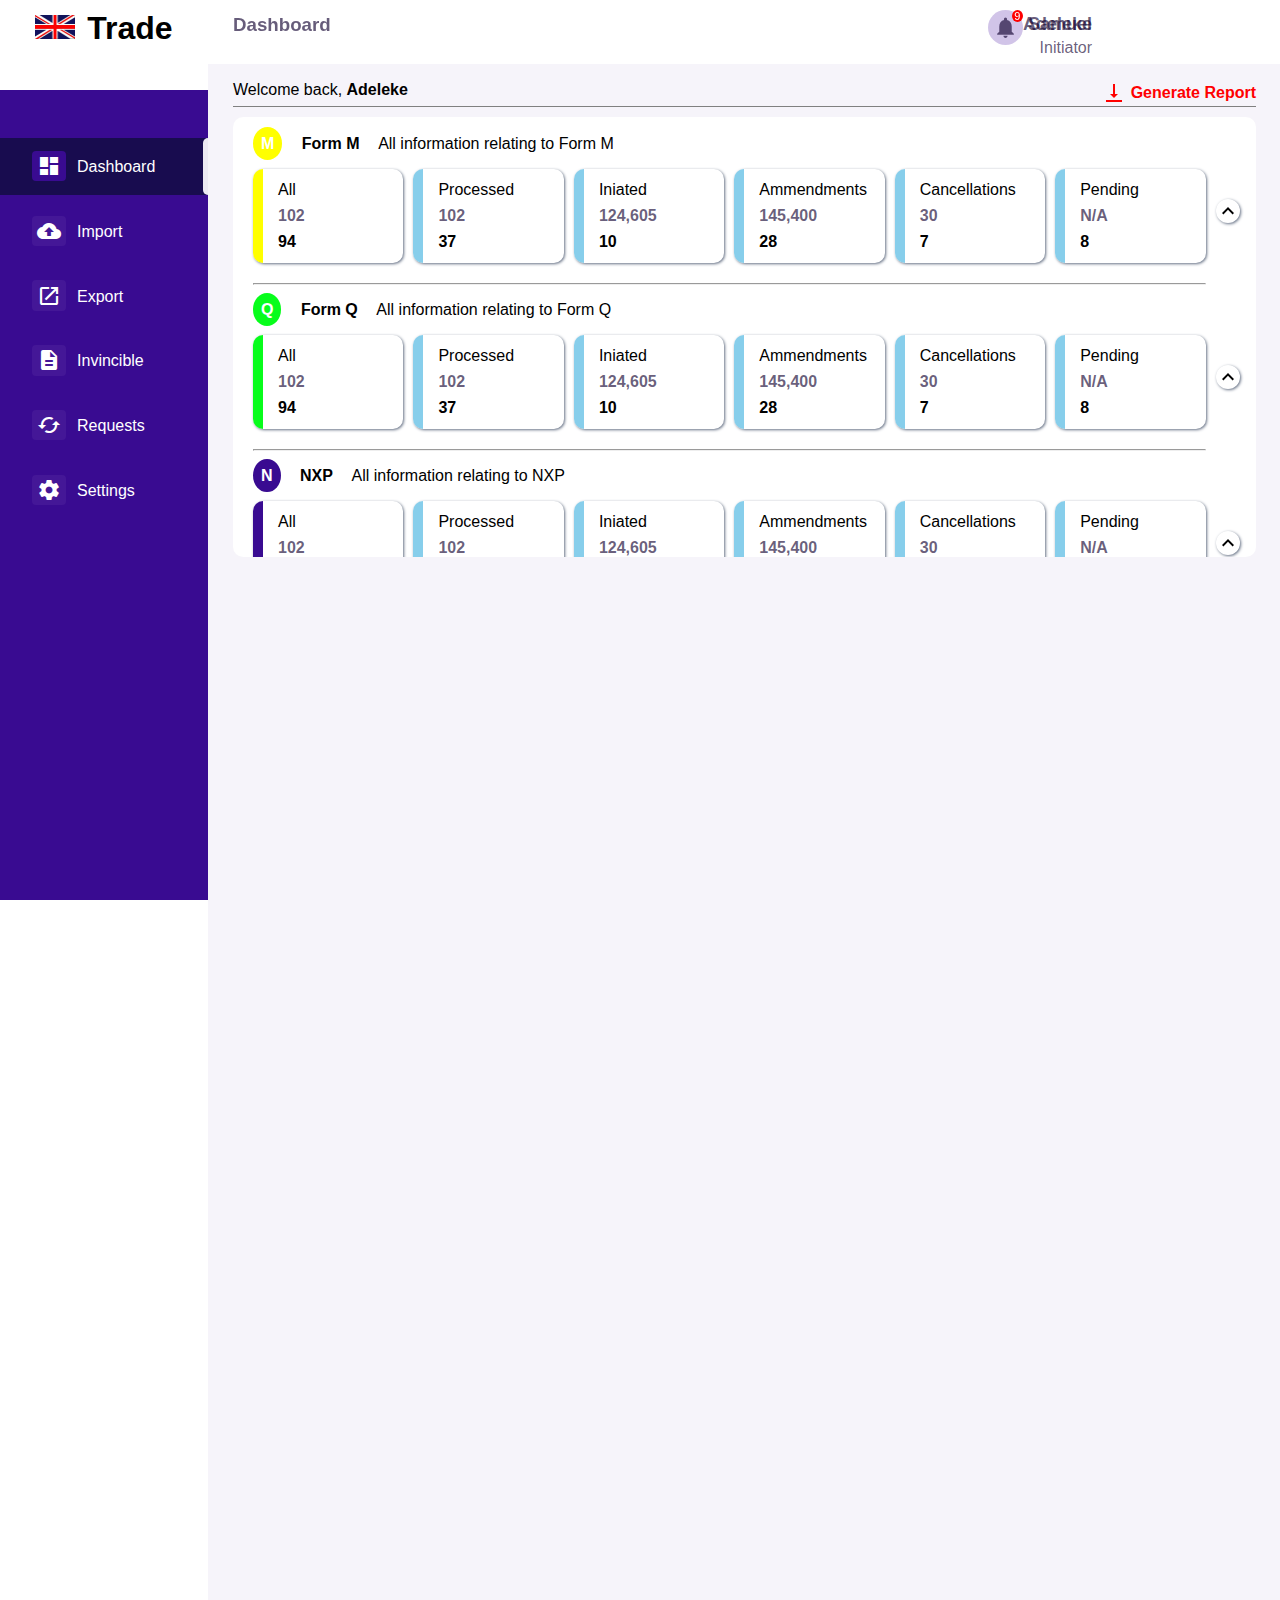
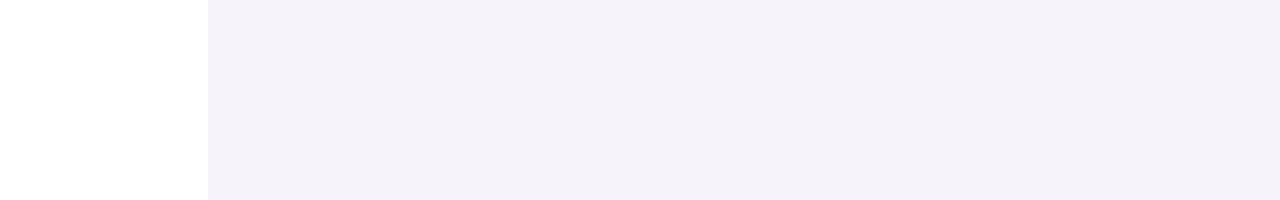
==== index.html @ e37b8c5d "dashboard" ====
<!DOCTYPE html>
<html lang="en">
<head>
    <meta name="view-transition" content="same-origin">

    <meta charset="UTF-8">
    <meta name="viewport" content="width=device-width, initial-scale=1.0">
    
    <title>Dashboard</title>
    <link rel="stylesheet" href="/css/index.css">
    <link rel="stylesheet" href="https://fonts.googleapis.com/css?family=Inter">
    
    <link rel="stylesheet" href="https://fonts.googleapis.com/icon?family=Material+Icons">
</head>
<body>
    <nav class="sidenav">
        <div>
            <img src="england.jpeg" alt="logo">
            <span>Trade</span>
        </div>
        <ul class="nav-list">
            <li class="active">
                <i class="material-icons">dashboard</i>
                <a href="index.html" aria-current="page">Dashboard</a>
            </li>
            <li>
                <i class="material-icons">backup</i>
                <a href="/html/import.html">Import</a>
            </li>
            <li>
                <i class="material-icons">launch</i>
                <a href="/html/export.html">Export</a>
            </li>
            <li>
                <i class="material-icons">description</i>
                <a href="#">Invincible</a>
            </li>
            <li>
                <i class="material-icons">cached</i>
                <a href="#">Requests</a>
            </li>
            <li>
                <i class="material-icons">settings</i>
                <a href="#">Settings</a>
            </li>
        </ul>
    </nav>

    <main>
        <header>
            <div><h3>Dashboard</h3></div>

            <div>
                <span class="notification">
                    <i class="material-icons">notifications</i>
                    <span>9</span>
                </span>
                <span class="userName">
                    <h4>Adeleke Samuel</h4>
                    <p>Initiator</p>
                </span>
                <a href="#" class="logout"><i class="material-icons">logout</i></a>
            </div>
        </header>

        <div class="main-body">
            <div class="welcome">
                <p>Welcome back, <span>Adeleke</span></p>
                <a href="#"><i class="material-icons">vertical_align_bottom</i>  Generate Report</a>
            </div>

            <div class="row">
                <div>
                    <p class="form-m"><span>M</span> <span>Form M</span> All information relating to Form M</p>
                <div id="main">
                    <div class="col-md-2 col-m">
                        <p>All</p>
                        <p>102</p>
                        <p>94</p>
                    </div>
                    <div class="col-md-2">
                        <p>Processed</p>
                        <p>102</p>
                        <p>37</p>
                    </div>
                    <div class="col-md-2">
                        <p>Iniated</p>
                        <p>124,605</p>
                        <p>10</p>
                    </div>
                    <div class="col-md-2">
                        <p>Ammendments</p>
                        <p>145,400</p>
                        <p>28</p>
                    </div>
                    <div class="col-md-2">
                        <p>Cancellations</p>
                        <p>30</p>
                        <p>7</p>
                    </div>
                    <div class="col-md-2">
                        <p>Pending</p>
                        <p>N/A</p>
                        <P>8</P>
                    </div>
                    <i class="material-icons" onclick="hideShow()">keyboard_arrow_up</i>
                    <hr>
                </div>
                </div>
                    
                <p class="form-q"><span>Q</span> <span>Form Q</span> All information relating to Form Q</p>
                <div class="col-md-2 col-q">
                    <p>All</p>
                    <p>102</p>
                    <p>94</p>
                </div>
                <div class="col-md-2">
                    <p>Processed</p>
                    <p>102</p>
                    <p>37</p>
                </div>
                <div class="col-md-2">
                    <p>Iniated</p>
                    <p>124,605</p>
                    <p>10</p>
                </div>
                <div class="col-md-2">
                    <p>Ammendments</p>
                    <p>145,400</p>
                    <p>28</p>
                </div>
                <div class="col-md-2">
                    <p>Cancellations</p>
                    <p>30</p>
                    <p>7</p>
                </div>
                <div class="col-md-2">
                    <p>Pending</p>
                    <p>N/A</p>
                    <P>8</P>
                </div>
                <i class="material-icons">keyboard_arrow_up</i>
                <br>
                <hr>

                <p class="form-n"><span>N</span> <span>NXP</span> All information relating to NXP</p>
                <div class="col-md-2 col-n">
                    <p>All</p>
                    <p>102</p>
                    <p>94</p>
                </div>
                <div class="col-md-2">
                    <p>Processed</p>
                    <p>102</p>
                    <p>37</p>
                </div>
                <div class="col-md-2">
                    <p>Iniated</p>
                    <p>124,605</p>
                    <p>10</p>
                </div>
                <div class="col-md-2">
                    <p>Ammendments</p>
                    <p>145,400</p>
                    <p>28</p>
                </div>
                <div class="col-md-2">
                    <p>Cancellations</p>
                    <p>30</p>
                    <p>7</p>
                </div>
                <div class="col-md-2">
                    <p>Pending</p>
                    <p>N/A</p>
                    <P>8</P>
                </div>
                <i class="material-icons">keyboard_arrow_up</i>
                <br>
                <hr>

                <p class="form-ng"><span>N</span> <span>NGX</span> All information relating to NGX</p>
                <div class="col-md-2 col-ng">
                    <p>All</p>
                    <p>102</p>
                    <p>94</p>
                </div>
                <div class="col-md-2">
                    <p>Processed</p>
                    <p>102</p>
                    <p>37</p>
                </div>
                <div class="col-md-2">
                    <p>Iniated</p>
                    <p>124,605</p>
                    <p>10</p>
                </div>
                <div class="col-md-2">
                    <p>Ammendments</p>
                    <p>145,400</p>
                    <p>28</p>
                </div>
                <div class="col-md-2">
                    <p>Cancellations</p>
                    <p>30</p>
                    <p>7</p>
                </div>
                <div class="col-md-2">
                    <p>Pending</p>
                    <p>N/A</p>
                    <P>8</P>
                </div>
                <i class="material-icons">keyboard_arrow_up</i>
                <br>
                <hr>

                <p class="form-a"><span>A</span> <span>Form A</span> All information relating to Form A</p>
                <div class="col-md-2 col-a">
                    <p>All</p>
                    <p>102</p>
                    <p>94</p>
                </div>
                <div class="col-md-2">
                    <p>Processed</p>
                    <p>102</p>
                    <p>37</p>
                </div>
                <div class="col-md-2">
                    <p>Iniated</p>
                    <p>124,605</p>
                    <p>10</p>
                </div>
                <div class="col-md-2">
                    <p>Ammendments</p>
                    <p>145,400</p>
                    <p>28</p>
                </div>
                <div class="col-md-2">
                    <p>Cancellations</p>
                    <p>30</p>
                    <p>7</p>
                </div>
                <div class="col-md-2">
                    <p>Pending</p>
                    <p>N/A</p>
                    <P>8</P>
                </div>
                <i class="material-icons">keyboard_arrow_up</i>
                <br>
                <hr>
            </div>
        </div>
    </main>


    <script src="/js/index.js"></script>
</body>
</html>
---- css/index.css ----
:root {
    --body-bg: #ffffff;
    --nav-bg: #390b91;
}

* {
    box-sizing: border-box;
}

body {
    min-height: 200vh;
    margin: 0;
    font-size: 1rem;
    font-family: sans-serif;
    background: var(--body-bg);
    color: black;
    display: grid;
    grid-template-columns: 13rem 1fr;
}

a {
    text-decoration: none;
}

nav {
    position: sticky;
    top: 0;
    max-height: 100svh;
    background-color: var(--nav-bg);
    color: white;
}

nav div {
    width: 100%;
    height: 10%;
    font-size: 2rem;
    padding: 10px;
    background-color: var(--body-bg);
    color: black;
    font-weight: 600;
    text-align: center;
}

nav div img {
    width: 40px;
    margin-right: 3px;
}

nav .nav-list {
    margin: 0;
    padding: 0;
    list-style: none;
    display: grid;
    gap: .5rem;
    padding-block: 3rem;
    font-size: 1rem;
}

nav .nav-list li {
    padding: .8rem 2rem;
}

nav .nav-list li.active {
    background-color: rgba(10, 13, 51, 0.7);
    position: relative;
}

.nav-list li.active::before {
    content: '';
    position: absolute;
    width: .3rem;
    height: 100%;
    right: 0;
    bottom: 0;
    background-color: rgba(246, 244, 250, 0.959);
    border-radius: 5px 0 0 5px;
}

nav .nav-list li i {
    padding: .2rem .3rem;
    margin-right: 7px;
    font-size: 1.5rem;
    border-radius: 4px;
    background-color: rgba(163, 138, 209, 0.1);
}

nav .nav-list li.active i {
    background-color: #390b91;
}

nav .nav-list a {
    text-decoration: none;
    color: white;
    position: relative;
    bottom: 6px;
}

main {
    background-color: rgba(246, 244, 250, 0.959);
}

header {
    height: 4rem;
    color: #110130a4;
    display: flex;
    flex-direction: row;
    justify-content: space-between;
    background-color: var(--body-bg);
}

header div:nth-of-type(1) h3 {
    position: relative;
    bottom:5px;
    left: 25px;
}

header div:nth-of-type(2) {
    display: flex;
    width: 25%;
    justify-content: space-between;
    margin-right: 1.5rem;
}

header div:nth-of-type(2) .notification {
    width: 35px;
    height: 35px;
    background-color: rgba(163, 138, 209, 0.5);
    position: relative;
    text-align: center;
    padding: 5px;
    margin-top: 10px;
    border-radius: 50%;
}

header div:nth-of-type(2) .notification i {
    font-size: 25px;
}

header div:nth-of-type(2) .notification span {
    position: absolute;
    top: 0;
    right: 0;
    border-radius: 50%;
    background-color: red;
    color: white;
    font-size: 11px;
    width: .7rem;
    justify-content: center;
    text-align: center;
}

header div:nth-of-type(2) .userName {
    line-height: 0;
    text-align: right;
}

header div:nth-of-type(2) .userName h4 {
    font-size: 18px;
}

header div:nth-of-type(2) .userName p {
    font-size: 16px;
}

header div:nth-of-type(2) .logout i {
    font-size: 35px;
    color: red;
    padding-top: 10px;
}

.main-body {
    padding: 10px 1.5rem 10px 25px;
}

.main-body .welcome {
    display: flex;
    justify-content: space-between;
    border-bottom: 1px solid grey;
    margin-bottom: 10px;
    line-height: 0;
}

.main-body .welcome span {
    font-weight: 600;
}

.main-body .welcome a {
    font-size: 16px;
    font-weight: 600;
    color: red;
}

.main-body .welcome a i {
    position: relative;
    top: 7px;
}

.row {
    background-color: var(--body-bg);
    height: 440px;
    padding: 2px 0 0 20px;
    border-radius: 10px;
    overflow-y: scroll;
}

.row::-webkit-scrollbar {
    width: 5px;
}

.row::-webkit-scrollbar-track {
    box-shadow: inset 0 0 15px rgba(230, 205, 205, 0.5);
}

.row::-webkit-scrollbar-thumb {
    background-color: #a59b9b;
    border-radius: 15px;
}

.row i {
    text-align: center;
    cursor: pointer;
    border-radius: 50%;
    box-shadow: 1px 1px 3px #667185;
    position: relative;
    top: 30px;
}

.row hr {
    width: 95%;
    margin: 10px 0;
}

.row .col-md-2 {
    float: left;
    width: 15%;
    margin-right: 10px;
    margin-bottom: 20px;
    padding: 0 15px;
    font-weight: 500;
    border-left: 10px solid skyblue;
    line-height: 10px;
    border-radius: 10px;
    box-shadow: 1px 1px 3px #667185;
}

.row .form-m span:nth-of-type(1) {
    color: white;
    font-weight: 600;
    padding: 8px;
    border-radius: 50%;
    background-color: yellow;
}

.row .form-q span:nth-of-type(1) {
    color: white;
    font-weight: 600;
    padding: 8px;
    border-radius: 50%;
    background-color: rgb(7, 253, 27);
}

.row .form-n span:nth-of-type(1) {
    color: white;
    font-weight: 600;
    padding: 8px;
    border-radius: 50%;
    background-color: #390b91;
}

.row .form-ng span:nth-of-type(1) {
    color: white;
    font-weight: 600;
    padding: 8px;
    border-radius: 50%;
    background-color: #130685;
}

.row .form-a span:nth-of-type(1) {
    color: white;
    font-weight: 600;
    padding: 8px;
    border-radius: 50%;
    background-color: orangered;
}

.row .form-m span:nth-of-type(2),
.row .form-q span:nth-of-type(2),
.row .form-n span:nth-of-type(2),
.row .form-ng span:nth-of-type(2),
.row .form-a span:nth-of-type(2) {
    font-weight: 600;
    margin: 0 15px;
}

.row .col-m {
    border-left: 10px solid yellow;
}

.row .col-q {
    border-left: 10px solid rgb(7, 253, 27);
}

.row .col-n {
    border-left: 10px solid #390b91;
}

.row .col-ng {
    border-left: 10px solid #130685;
}

.row .col-a {
    border-left: 10px solid orangered;
}

.row .col-md-2 p:nth-of-type(1) {
    font-weight: 500;
}

.row .col-md-2 p:nth-of-type(2) {
    font-weight: 550;
    color: #110130a4;
}

.row .col-md-2 p:nth-of-type(3) {
    font-weight: 550;
}
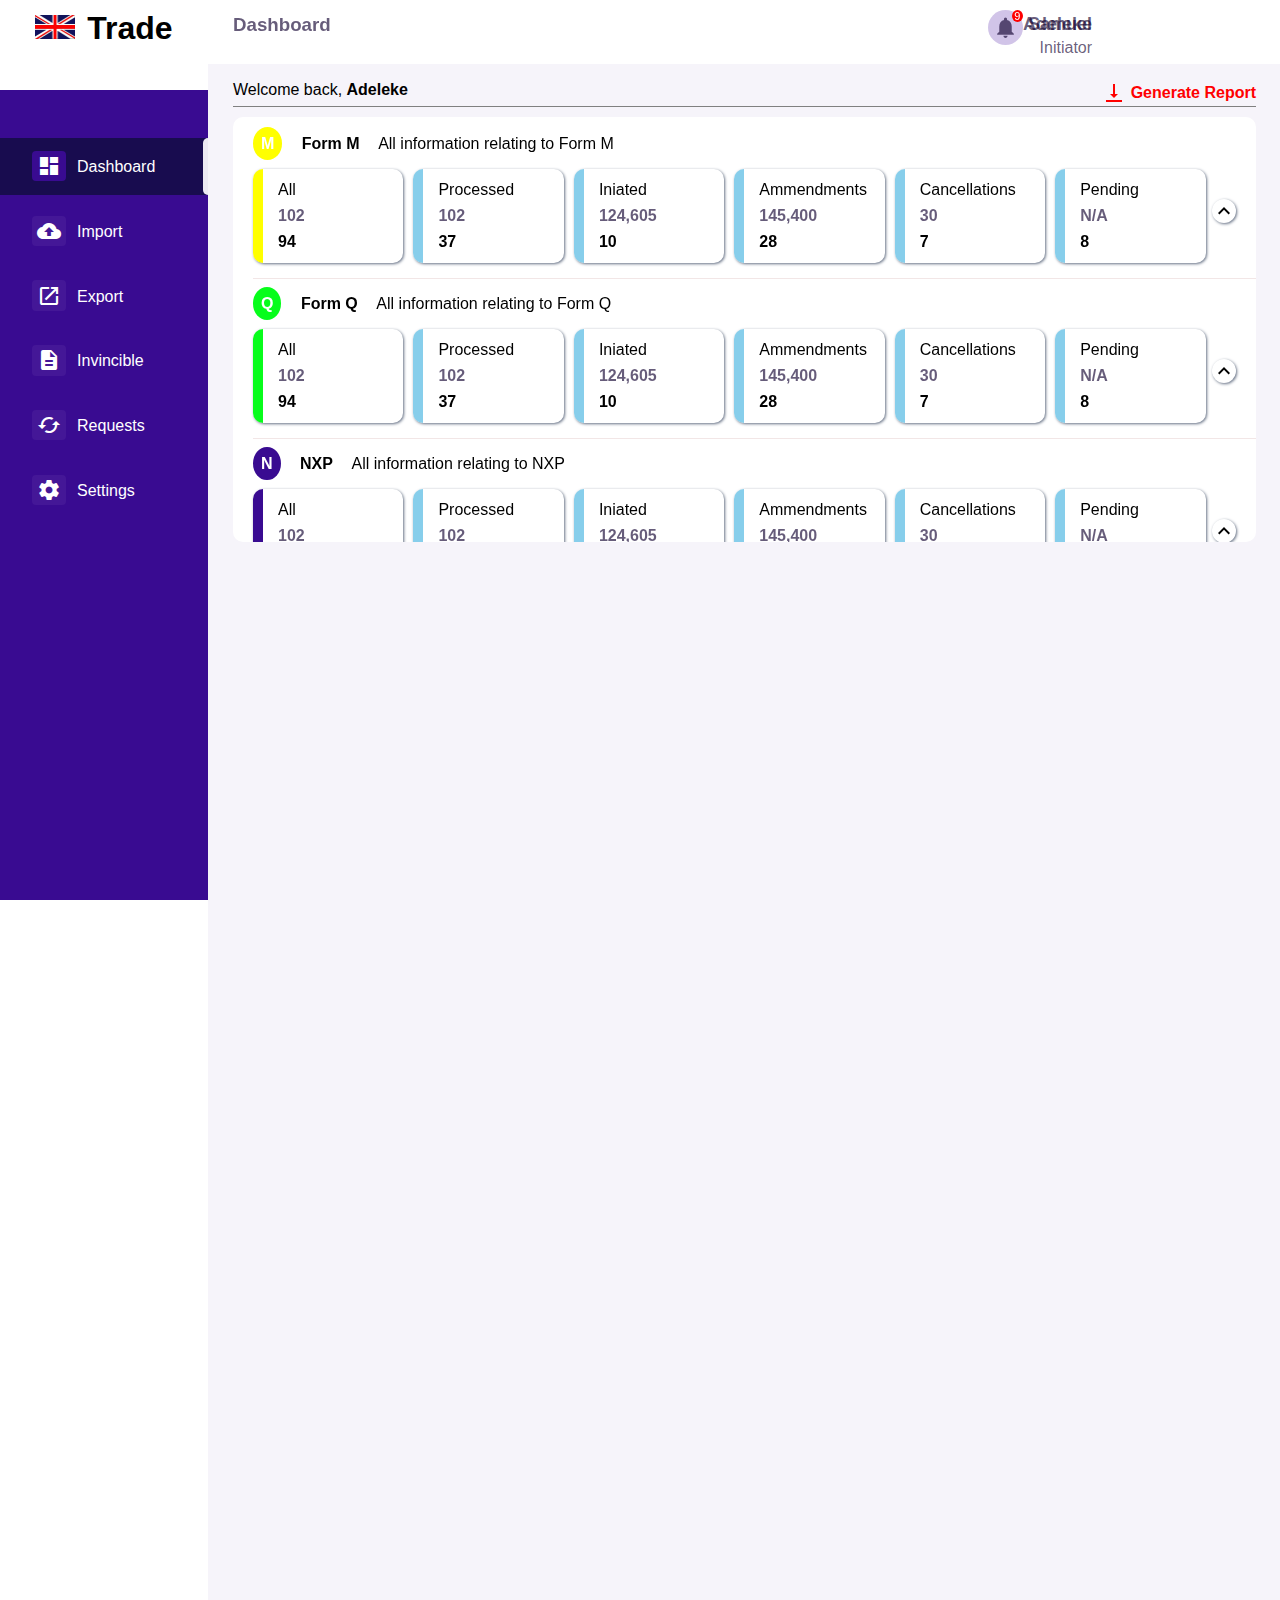
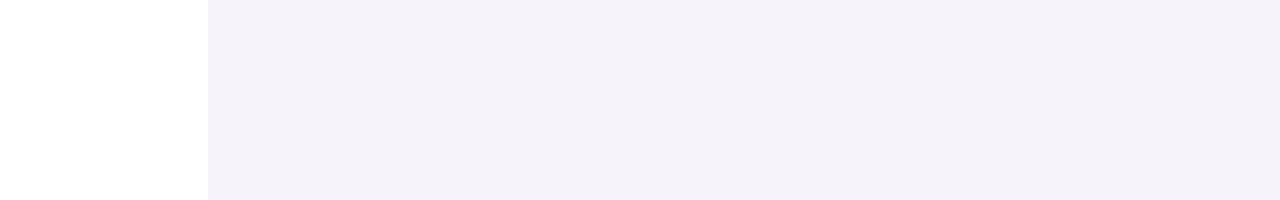
==== commit ff380c91: "dashboard" ====
--- a/index.html
+++ b/index.html
@@ -1,17 +1,19 @@
 <!DOCTYPE html>
 <html lang="en">
+
 <head>
     <meta name="view-transition" content="same-origin">
 
     <meta charset="UTF-8">
     <meta name="viewport" content="width=device-width, initial-scale=1.0">
-    
+
     <title>Dashboard</title>
     <link rel="stylesheet" href="/css/index.css">
     <link rel="stylesheet" href="https://fonts.googleapis.com/css?family=Inter">
-    
+
     <link rel="stylesheet" href="https://fonts.googleapis.com/icon?family=Material+Icons">
 </head>
+
 <body>
     <nav class="sidenav">
         <div>
@@ -48,7 +50,9 @@
 
     <main>
         <header>
-            <div><h3>Dashboard</h3></div>
+            <div>
+                <h3>Dashboard</h3>
+            </div>
 
             <div>
                 <span class="notification">
@@ -66,189 +70,201 @@
         <div class="main-body">
             <div class="welcome">
                 <p>Welcome back, <span>Adeleke</span></p>
-                <a href="#"><i class="material-icons">vertical_align_bottom</i>  Generate Report</a>
-            </div>
-
+                <a href="#"><i class="material-icons">vertical_align_bottom</i> Generate Report</a>
+            </div>
+
+            <!-- first row -->
             <div class="row">
-                <div>
+                <div id="wrapper1" class="wrapper">
                     <p class="form-m"><span>M</span> <span>Form M</span> All information relating to Form M</p>
-                <div id="main">
-                    <div class="col-md-2 col-m">
-                        <p>All</p>
-                        <p>102</p>
-                        <p>94</p>
-                    </div>
-                    <div class="col-md-2">
-                        <p>Processed</p>
-                        <p>102</p>
-                        <p>37</p>
-                    </div>
-                    <div class="col-md-2">
-                        <p>Iniated</p>
-                        <p>124,605</p>
-                        <p>10</p>
-                    </div>
-                    <div class="col-md-2">
-                        <p>Ammendments</p>
-                        <p>145,400</p>
-                        <p>28</p>
-                    </div>
-                    <div class="col-md-2">
-                        <p>Cancellations</p>
-                        <p>30</p>
-                        <p>7</p>
-                    </div>
-                    <div class="col-md-2">
-                        <p>Pending</p>
-                        <p>N/A</p>
-                        <P>8</P>
-                    </div>
-                    <i class="material-icons" onclick="hideShow()">keyboard_arrow_up</i>
-                    <hr>
-                </div>
-                </div>
-                    
-                <p class="form-q"><span>Q</span> <span>Form Q</span> All information relating to Form Q</p>
-                <div class="col-md-2 col-q">
-                    <p>All</p>
-                    <p>102</p>
-                    <p>94</p>
-                </div>
-                <div class="col-md-2">
-                    <p>Processed</p>
-                    <p>102</p>
-                    <p>37</p>
-                </div>
-                <div class="col-md-2">
-                    <p>Iniated</p>
-                    <p>124,605</p>
-                    <p>10</p>
-                </div>
-                <div class="col-md-2">
-                    <p>Ammendments</p>
-                    <p>145,400</p>
-                    <p>28</p>
-                </div>
-                <div class="col-md-2">
-                    <p>Cancellations</p>
-                    <p>30</p>
-                    <p>7</p>
-                </div>
-                <div class="col-md-2">
-                    <p>Pending</p>
-                    <p>N/A</p>
-                    <P>8</P>
-                </div>
-                <i class="material-icons">keyboard_arrow_up</i>
-                <br>
-                <hr>
-
-                <p class="form-n"><span>N</span> <span>NXP</span> All information relating to NXP</p>
-                <div class="col-md-2 col-n">
-                    <p>All</p>
-                    <p>102</p>
-                    <p>94</p>
-                </div>
-                <div class="col-md-2">
-                    <p>Processed</p>
-                    <p>102</p>
-                    <p>37</p>
-                </div>
-                <div class="col-md-2">
-                    <p>Iniated</p>
-                    <p>124,605</p>
-                    <p>10</p>
-                </div>
-                <div class="col-md-2">
-                    <p>Ammendments</p>
-                    <p>145,400</p>
-                    <p>28</p>
-                </div>
-                <div class="col-md-2">
-                    <p>Cancellations</p>
-                    <p>30</p>
-                    <p>7</p>
-                </div>
-                <div class="col-md-2">
-                    <p>Pending</p>
-                    <p>N/A</p>
-                    <P>8</P>
-                </div>
-                <i class="material-icons">keyboard_arrow_up</i>
-                <br>
-                <hr>
-
-                <p class="form-ng"><span>N</span> <span>NGX</span> All information relating to NGX</p>
-                <div class="col-md-2 col-ng">
-                    <p>All</p>
-                    <p>102</p>
-                    <p>94</p>
-                </div>
-                <div class="col-md-2">
-                    <p>Processed</p>
-                    <p>102</p>
-                    <p>37</p>
-                </div>
-                <div class="col-md-2">
-                    <p>Iniated</p>
-                    <p>124,605</p>
-                    <p>10</p>
-                </div>
-                <div class="col-md-2">
-                    <p>Ammendments</p>
-                    <p>145,400</p>
-                    <p>28</p>
-                </div>
-                <div class="col-md-2">
-                    <p>Cancellations</p>
-                    <p>30</p>
-                    <p>7</p>
-                </div>
-                <div class="col-md-2">
-                    <p>Pending</p>
-                    <p>N/A</p>
-                    <P>8</P>
-                </div>
-                <i class="material-icons">keyboard_arrow_up</i>
-                <br>
-                <hr>
-
-                <p class="form-a"><span>A</span> <span>Form A</span> All information relating to Form A</p>
-                <div class="col-md-2 col-a">
-                    <p>All</p>
-                    <p>102</p>
-                    <p>94</p>
-                </div>
-                <div class="col-md-2">
-                    <p>Processed</p>
-                    <p>102</p>
-                    <p>37</p>
-                </div>
-                <div class="col-md-2">
-                    <p>Iniated</p>
-                    <p>124,605</p>
-                    <p>10</p>
-                </div>
-                <div class="col-md-2">
-                    <p>Ammendments</p>
-                    <p>145,400</p>
-                    <p>28</p>
-                </div>
-                <div class="col-md-2">
-                    <p>Cancellations</p>
-                    <p>30</p>
-                    <p>7</p>
-                </div>
-                <div class="col-md-2">
-                    <p>Pending</p>
-                    <p>N/A</p>
-                    <P>8</P>
-                </div>
-                <i class="material-icons">keyboard_arrow_up</i>
-                <br>
-                <hr>
-            </div>
-        </div>
+                    <i class="material-icons" id="arrow1">keyboard_arrow_up</i>
+                    <div id="main1">
+                        <div class="col-md-2 col-m">
+                            <p>All</p>
+                            <p>102</p>
+                            <p>94</p>
+                        </div>
+                        <div class="col-md-2">
+                            <p>Processed</p>
+                            <p>102</p>
+                            <p>37</p>
+                        </div>
+                        <div class="col-md-2">
+                            <p>Iniated</p>
+                            <p>124,605</p>
+                            <p>10</p>
+                        </div>
+                        <div class="col-md-2">
+                            <p>Ammendments</p>
+                            <p>145,400</p>
+                            <p>28</p>
+                        </div>
+                        <div class="col-md-2">
+                            <p>Cancellations</p>
+                            <p>30</p>
+                            <p>7</p>
+                        </div>
+                        <div class="col-md-2">
+                            <p>Pending</p>
+                            <p>N/A</p>
+                            <P>8</P>
+                        </div>
+                    </div>
+                </div>
+
+                <!-- second row -->
+                <div id="wrapper2" class="wrapper">
+                    <p class="form-q"><span>Q</span> <span>Form Q</span> All information relating to Form Q</p>
+                    <i class="material-icons" id="arrow2">keyboard_arrow_up</i>
+                    <div id="main2">
+                        <div class="col-md-2 col-q">
+                            <p>All</p>
+                            <p>102</p>
+                            <p>94</p>
+                        </div>
+                        <div class="col-md-2">
+                            <p>Processed</p>
+                            <p>102</p>
+                            <p>37</p>
+                        </div>
+                        <div class="col-md-2">
+                            <p>Iniated</p>
+                            <p>124,605</p>
+                            <p>10</p>
+                        </div>
+                        <div class="col-md-2">
+                            <p>Ammendments</p>
+                            <p>145,400</p>
+                            <p>28</p>
+                        </div>
+                        <div class="col-md-2">
+                            <p>Cancellations</p>
+                            <p>30</p>
+                            <p>7</p>
+                        </div>
+                        <div class="col-md-2">
+                            <p>Pending</p>
+                            <p>N/A</p>
+                            <P>8</P>
+                        </div>
+                    </div>
+                </div>
+
+                <!-- Third row -->
+                <div id="wrapper3" class="wrapper">
+                    <p class="form-n"><span>N</span> <span>NXP</span> All information relating to NXP</p>
+                    <i class="material-icons" id="arrow3">keyboard_arrow_up</i>
+                    <div id="main3">
+                        <div class="col-md-2 col-n">
+                            <p>All</p>
+                            <p>102</p>
+                            <p>94</p>
+                        </div>
+                        <div class="col-md-2">
+                            <p>Processed</p>
+                            <p>102</p>
+                            <p>37</p>
+                        </div>
+                        <div class="col-md-2">
+                            <p>Iniated</p>
+                            <p>124,605</p>
+                            <p>10</p>
+                        </div>
+                        <div class="col-md-2">
+                            <p>Ammendments</p>
+                            <p>145,400</p>
+                            <p>28</p>
+                        </div>
+                        <div class="col-md-2">
+                            <p>Cancellations</p>
+                            <p>30</p>
+                            <p>7</p>
+                        </div>
+                        <div class="col-md-2">
+                            <p>Pending</p>
+                            <p>N/A</p>
+                            <P>8</P>
+                        </div>
+                    </div>
+                </div>
+
+                <!-- Fourth row -->
+                <div id="wrapper4" class="wrapper">
+                    <p class="form-ng"><span>N</span> <span>NGX</span> All information relating to NGX</p>
+                    <i class="material-icons" id="arrow4">keyboard_arrow_up</i>
+                    <div id="main4">
+                        <div class="col-md-2 col-ng">
+                            <p>All</p>
+                            <p>102</p>
+                            <p>94</p>
+                        </div>
+                        <div class="col-md-2">
+                            <p>Processed</p>
+                            <p>102</p>
+                            <p>37</p>
+                        </div>
+                        <div class="col-md-2">
+                            <p>Iniated</p>
+                            <p>124,605</p>
+                            <p>10</p>
+                        </div>
+                        <div class="col-md-2">
+                            <p>Ammendments</p>
+                            <p>145,400</p>
+                            <p>28</p>
+                        </div>
+                        <div class="col-md-2">
+                            <p>Cancellations</p>
+                            <p>30</p>
+                            <p>7</p>
+                        </div>
+                        <div class="col-md-2">
+                            <p>Pending</p>
+                            <p>N/A</p>
+                            <P>8</P>
+                        </div>
+                    </div>
+                </div>
+
+                <!-- Fifth row -->
+                <div id="wrapper5" class="wrapper">
+                    <p class="form-a"><span>A</span> <span>Form A</span> All information relating to Form A</p>
+                    <i class="material-icons" id="arrow5">keyboard_arrow_up</i>
+                    <div id="main5">
+                        <div class="col-md-2 col-a">
+                            <p>All</p>
+                            <p>102</p>
+                            <p>94</p>
+                        </div>
+                        <div class="col-md-2">
+                            <p>Processed</p>
+                            <p>102</p>
+                            <p>37</p>
+                        </div>
+                        <div class="col-md-2">
+                            <p>Iniated</p>
+                            <p>124,605</p>
+                            <p>10</p>
+                        </div>
+                        <div class="col-md-2">
+                            <p>Ammendments</p>
+                            <p>145,400</p>
+                            <p>28</p>
+                        </div>
+                        <div class="col-md-2">
+                            <p>Cancellations</p>
+                            <p>30</p>
+                            <p>7</p>
+                        </div>
+                        <div class="col-md-2">
+                            <p>Pending</p>
+                            <p>N/A</p>
+                            <P>8</P>
+                        </div>
+                    </div>
+                </div>
+
+            </div>
     </main>
 
 
--- a/css/index.css
+++ b/css/index.css
@@ -1,13 +1,13 @@
 :root {
     --body-bg: #ffffff;
     --nav-bg: #390b91;
-}
-
-* {
+  }
+  
+  * {
     box-sizing: border-box;
-}
-
-body {
+  }
+  
+  body {
     min-height: 200vh;
     margin: 0;
     font-size: 1rem;
@@ -16,21 +16,21 @@
     color: black;
     display: grid;
     grid-template-columns: 13rem 1fr;
-}
-
-a {
+  }
+  
+  a {
     text-decoration: none;
-}
-
-nav {
+  }
+  
+  nav {
     position: sticky;
     top: 0;
     max-height: 100svh;
     background-color: var(--nav-bg);
     color: white;
-}
-
-nav div {
+  }
+  
+  nav div {
     width: 100%;
     height: 10%;
     font-size: 2rem;
@@ -39,14 +39,14 @@
     color: black;
     font-weight: 600;
     text-align: center;
-}
-
-nav div img {
+  }
+  
+  nav div img {
     width: 40px;
     margin-right: 3px;
-}
-
-nav .nav-list {
+  }
+  
+  nav .nav-list {
     margin: 0;
     padding: 0;
     list-style: none;
@@ -54,18 +54,18 @@
     gap: .5rem;
     padding-block: 3rem;
     font-size: 1rem;
-}
-
-nav .nav-list li {
+  }
+  
+  nav .nav-list li {
     padding: .8rem 2rem;
-}
-
-nav .nav-list li.active {
+  }
+  
+  nav .nav-list li.active {
     background-color: rgba(10, 13, 51, 0.7);
     position: relative;
-}
-
-.nav-list li.active::before {
+  }
+  
+  .nav-list li.active::before {
     content: '';
     position: absolute;
     width: .3rem;
@@ -74,54 +74,54 @@
     bottom: 0;
     background-color: rgba(246, 244, 250, 0.959);
     border-radius: 5px 0 0 5px;
-}
-
-nav .nav-list li i {
+  }
+  
+  nav .nav-list li i {
     padding: .2rem .3rem;
     margin-right: 7px;
     font-size: 1.5rem;
     border-radius: 4px;
     background-color: rgba(163, 138, 209, 0.1);
-}
-
-nav .nav-list li.active i {
+  }
+  
+  nav .nav-list li.active i {
     background-color: #390b91;
-}
-
-nav .nav-list a {
+  }
+  
+  nav .nav-list a {
     text-decoration: none;
     color: white;
     position: relative;
     bottom: 6px;
-}
-
-main {
+  }
+  
+  main {
     background-color: rgba(246, 244, 250, 0.959);
-}
-
-header {
+  }
+  
+  header {
     height: 4rem;
     color: #110130a4;
     display: flex;
     flex-direction: row;
     justify-content: space-between;
     background-color: var(--body-bg);
-}
-
-header div:nth-of-type(1) h3 {
+  }
+  
+  header div:nth-of-type(1) h3 {
     position: relative;
     bottom:5px;
     left: 25px;
-}
-
-header div:nth-of-type(2) {
+  }
+  
+  header div:nth-of-type(2) {
     display: flex;
     width: 25%;
     justify-content: space-between;
     margin-right: 1.5rem;
-}
-
-header div:nth-of-type(2) .notification {
+  }
+  
+  header div:nth-of-type(2) .notification {
     width: 35px;
     height: 35px;
     background-color: rgba(163, 138, 209, 0.5);
@@ -130,13 +130,13 @@
     padding: 5px;
     margin-top: 10px;
     border-radius: 50%;
-}
-
-header div:nth-of-type(2) .notification i {
+  }
+  
+  header div:nth-of-type(2) .notification i {
     font-size: 25px;
-}
-
-header div:nth-of-type(2) .notification span {
+  }
+  
+  header div:nth-of-type(2) .notification span {
     position: absolute;
     top: 0;
     right: 0;
@@ -147,90 +147,114 @@
     width: .7rem;
     justify-content: center;
     text-align: center;
-}
-
-header div:nth-of-type(2) .userName {
+  }
+  
+  header div:nth-of-type(2) .userName {
     line-height: 0;
     text-align: right;
-}
-
-header div:nth-of-type(2) .userName h4 {
+  }
+  
+  header div:nth-of-type(2) .userName h4 {
     font-size: 18px;
-}
-
-header div:nth-of-type(2) .userName p {
+  }
+  
+  header div:nth-of-type(2) .userName p {
     font-size: 16px;
-}
-
-header div:nth-of-type(2) .logout i {
+  }
+  
+  header div:nth-of-type(2) .logout i {
     font-size: 35px;
     color: red;
     padding-top: 10px;
-}
-
-.main-body {
+  }
+  
+  .main-body {
     padding: 10px 1.5rem 10px 25px;
-}
-
-.main-body .welcome {
+  }
+  
+  .main-body .welcome {
     display: flex;
     justify-content: space-between;
     border-bottom: 1px solid grey;
     margin-bottom: 10px;
     line-height: 0;
-}
-
-.main-body .welcome span {
-    font-weight: 600;
-}
-
-.main-body .welcome a {
+  }
+  
+  .main-body .welcome span {
+    font-weight: 600;
+  }
+  
+  .main-body .welcome a {
     font-size: 16px;
     font-weight: 600;
     color: red;
-}
-
-.main-body .welcome a i {
+  }
+  
+  .main-body .welcome a i {
     position: relative;
     top: 7px;
-}
-
-.row {
+  }
+  
+  .row {
     background-color: var(--body-bg);
-    height: 440px;
+    height: 425px;
     padding: 2px 0 0 20px;
     border-radius: 10px;
     overflow-y: scroll;
-}
-
-.row::-webkit-scrollbar {
+  }
+  
+  .row::-webkit-scrollbar {
     width: 5px;
-}
-
-.row::-webkit-scrollbar-track {
+  }
+  
+  .row::-webkit-scrollbar-track {
     box-shadow: inset 0 0 15px rgba(230, 205, 205, 0.5);
-}
-
-.row::-webkit-scrollbar-thumb {
+  }
+  
+  .row::-webkit-scrollbar-thumb {
     background-color: #a59b9b;
     border-radius: 15px;
-}
-
-.row i {
+  }
+  
+  .wrapper {
+    height: 84.5px;
+    position: relative;
+    align-content: center;
+    border-bottom: 1px solid rgba(230, 205, 205, 0.5);
+  }
+  
+  .wrap-position{
+    width: 100%;
+    height: 160px;
+  }
+  
+  .spacer{
+  width: 100%;
+  height: 120px;
+  border-bottom:  1px solid rgb(231, 229, 229);
+  }
+  
+  .row i {
     text-align: center;
     cursor: pointer;
     border-radius: 50%;
     box-shadow: 1px 1px 3px #667185;
-    position: relative;
+    position: absolute;
+    
+  }
+
+  /* for the arrow position */
+  .down{
     top: 30px;
-}
+    right: 20px;
+  }
 
-.row hr {
-    width: 95%;
-    margin: 10px 0;
-}
+  .up{
+    top: 80px;
+    right: 20px;
+  }
 
-.row .col-md-2 {
+  .row .col-md-2 {
     float: left;
     width: 15%;
     margin-right: 10px;
@@ -241,86 +265,86 @@
     line-height: 10px;
     border-radius: 10px;
     box-shadow: 1px 1px 3px #667185;
-}
-
-.row .form-m span:nth-of-type(1) {
+  }
+  
+  .row .form-m span:nth-of-type(1) {
     color: white;
     font-weight: 600;
     padding: 8px;
     border-radius: 50%;
     background-color: yellow;
-}
-
-.row .form-q span:nth-of-type(1) {
+  }
+  
+  .row .form-q span:nth-of-type(1) {
     color: white;
     font-weight: 600;
     padding: 8px;
     border-radius: 50%;
     background-color: rgb(7, 253, 27);
-}
-
-.row .form-n span:nth-of-type(1) {
+  }
+  
+  .row .form-n span:nth-of-type(1) {
     color: white;
     font-weight: 600;
     padding: 8px;
     border-radius: 50%;
     background-color: #390b91;
-}
-
-.row .form-ng span:nth-of-type(1) {
+  }
+  
+  .row .form-ng span:nth-of-type(1) {
     color: white;
     font-weight: 600;
     padding: 8px;
     border-radius: 50%;
     background-color: #130685;
-}
-
-.row .form-a span:nth-of-type(1) {
+  }
+  
+  .row .form-a span:nth-of-type(1) {
     color: white;
     font-weight: 600;
     padding: 8px;
     border-radius: 50%;
     background-color: orangered;
-}
-
-.row .form-m span:nth-of-type(2),
-.row .form-q span:nth-of-type(2),
-.row .form-n span:nth-of-type(2),
-.row .form-ng span:nth-of-type(2),
-.row .form-a span:nth-of-type(2) {
+  }
+  
+  .row .form-m span:nth-of-type(2),
+  .row .form-q span:nth-of-type(2),
+  .row .form-n span:nth-of-type(2),
+  .row .form-ng span:nth-of-type(2),
+  .row .form-a span:nth-of-type(2) {
     font-weight: 600;
     margin: 0 15px;
-}
-
-.row .col-m {
+  }
+  
+  .row .col-m {
     border-left: 10px solid yellow;
-}
-
-.row .col-q {
+  }
+  
+  .row .col-q {
     border-left: 10px solid rgb(7, 253, 27);
-}
-
-.row .col-n {
+  }
+  
+  .row .col-n {
     border-left: 10px solid #390b91;
-}
-
-.row .col-ng {
+  }
+  
+  .row .col-ng {
     border-left: 10px solid #130685;
-}
-
-.row .col-a {
+  }
+  
+  .row .col-a {
     border-left: 10px solid orangered;
-}
-
-.row .col-md-2 p:nth-of-type(1) {
+  }
+  
+  .row .col-md-2 p:nth-of-type(1) {
     font-weight: 500;
-}
-
-.row .col-md-2 p:nth-of-type(2) {
+  }
+  
+  .row .col-md-2 p:nth-of-type(2) {
     font-weight: 550;
     color: #110130a4;
-}
-
-.row .col-md-2 p:nth-of-type(3) {
+  }
+  
+  .row .col-md-2 p:nth-of-type(3) {
     font-weight: 550;
-}+  }